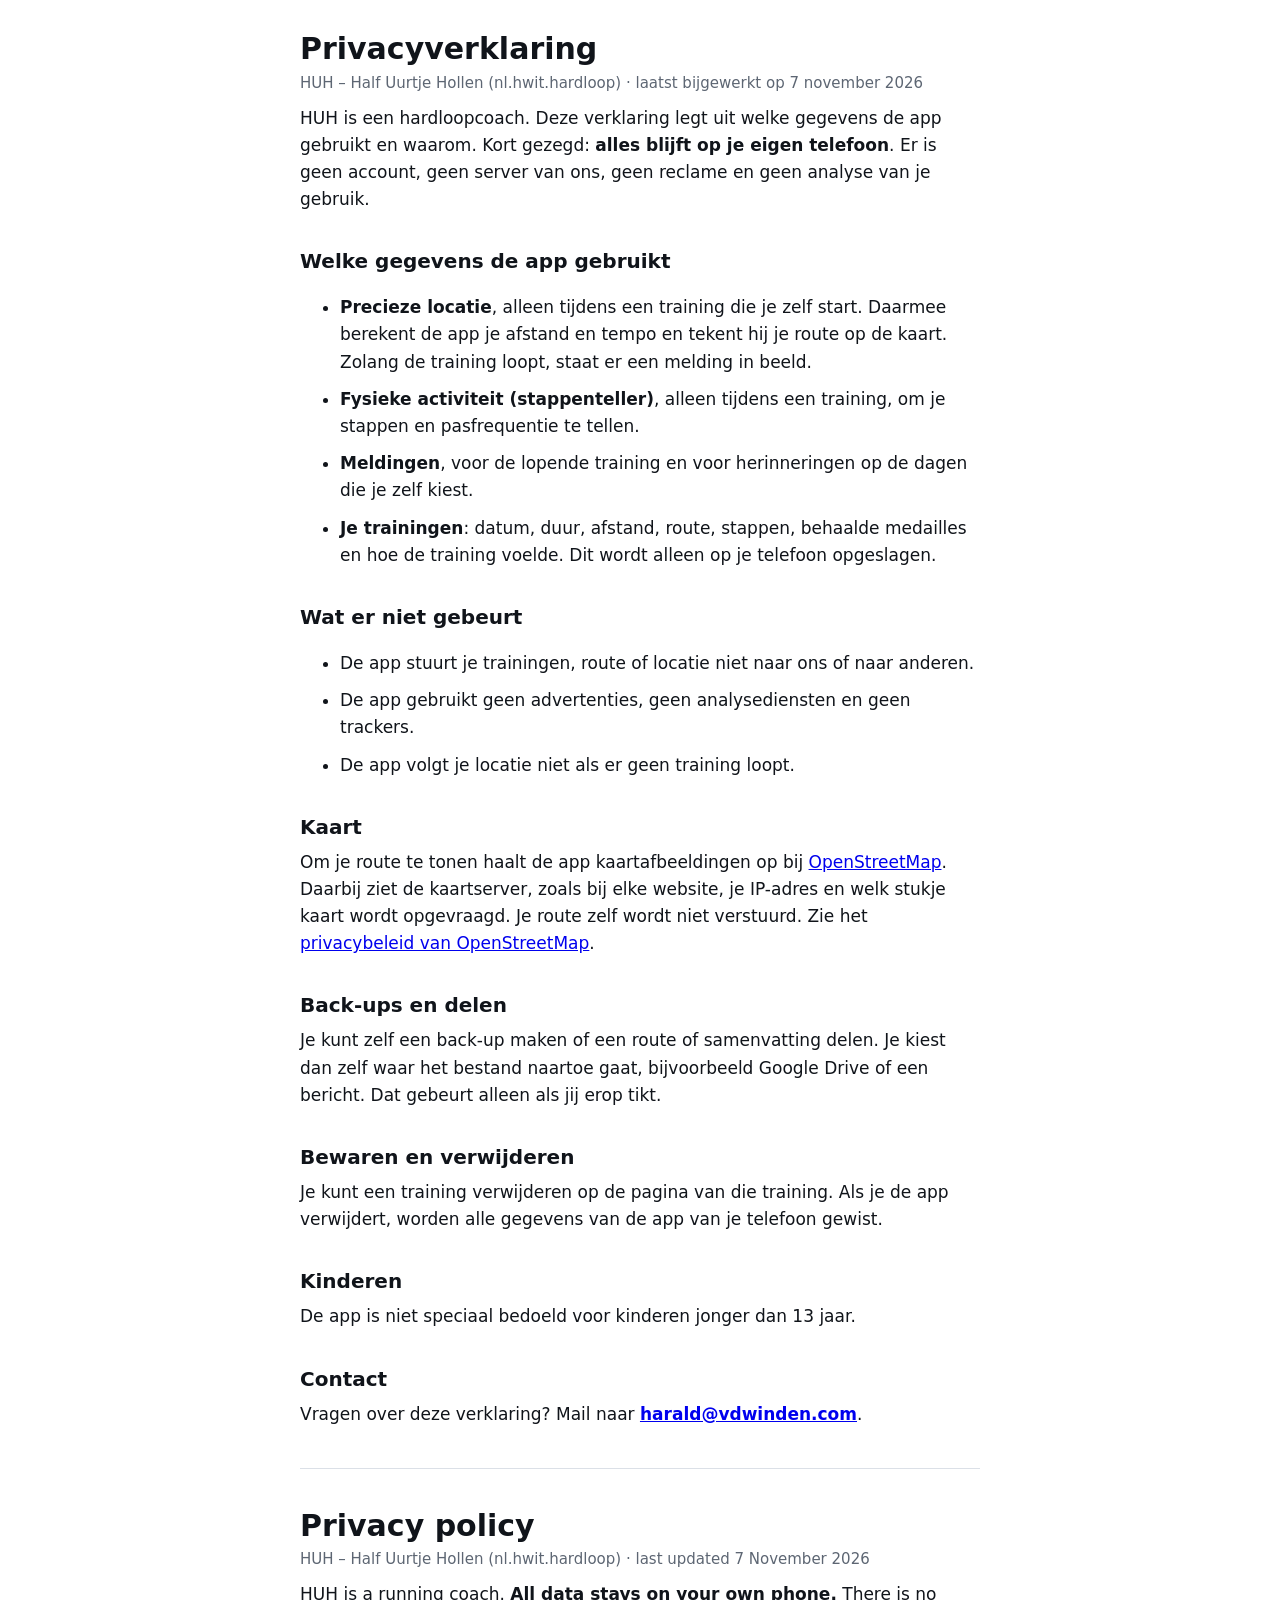
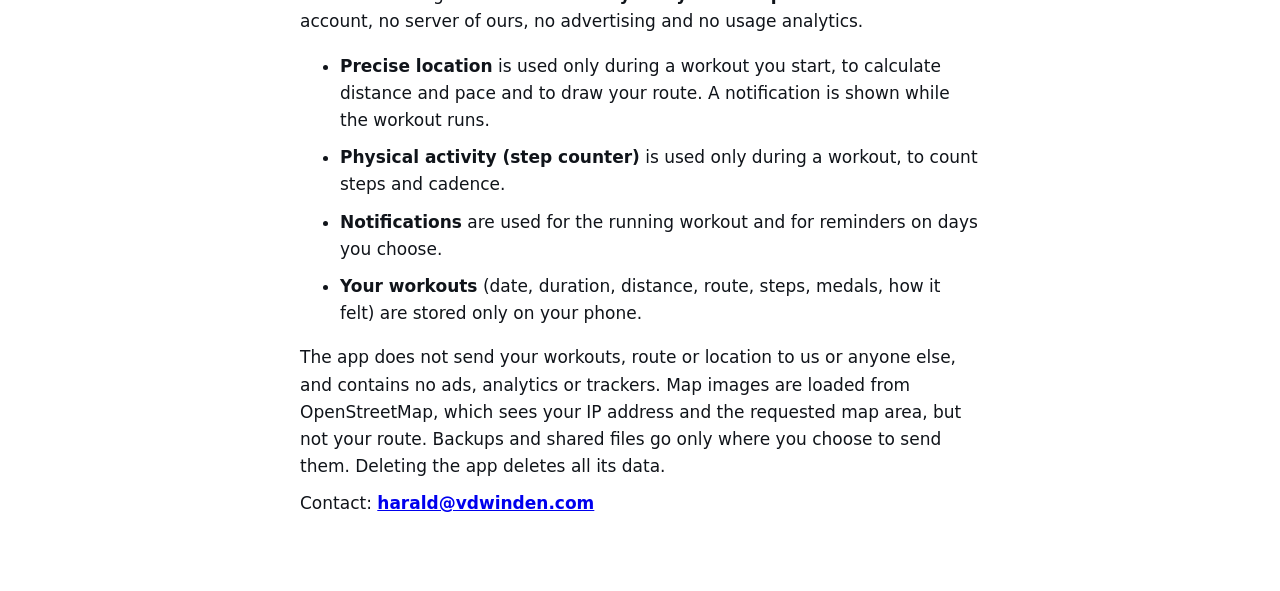
==== huh/index.html @ 0c49f7dc "Privacyverklaring onder de nieuwe naam HUH Co-Authored-By: Claude Opus 5.5 <noreply@anthropic.com>" ====
<!doctype html>
<html lang="nl">
<head>
<meta charset="utf-8">
<meta name="viewport" content="width=device-width,initial-scale=1">
<title>Privacyverklaring – HUH</title>
<style>
  body { font: 17px/1.6 system-ui, -apple-system, "Segoe UI", Roboto, sans-serif; max-width: 680px; margin: 0 auto; padding: 32px 20px 64px; color: #10141a; background: #fff; }
  h1 { font-size: 30px; line-height: 1.15; margin: 0 0 4px; }
  h2 { font-size: 20px; margin: 32px 0 6px; }
  p, li { margin: 0 0 10px; }
  .muted { color: #5d6673; font-size: 15px; }
  hr { border: 0; border-top: 1px solid #dbe0e7; margin: 40px 0; }
  @media (prefers-color-scheme: dark) { body { background: #0b0e13; color: #f2f0eb; } .muted { color: #8e97a5; } hr { border-color: #232a35; } }
</style>
</head>
<body>
<h1>Privacyverklaring</h1>
<p class="muted">HUH – Half Uurtje Hollen (nl.hwit.hardloop) · laatst bijgewerkt op 7 november 2026</p>

<p>HUH is een hardloopcoach. Deze verklaring legt uit welke gegevens de app gebruikt en waarom. Kort gezegd: <strong>alles blijft op je eigen telefoon</strong>. Er is geen account, geen server van ons, geen reclame en geen analyse van je gebruik.</p>

<h2>Welke gegevens de app gebruikt</h2>
<ul>
  <li><strong>Precieze locatie</strong>, alleen tijdens een training die je zelf start. Daarmee berekent de app je afstand en tempo en tekent hij je route op de kaart. Zolang de training loopt, staat er een melding in beeld.</li>
  <li><strong>Fysieke activiteit (stappenteller)</strong>, alleen tijdens een training, om je stappen en pasfrequentie te tellen.</li>
  <li><strong>Meldingen</strong>, voor de lopende training en voor herinneringen op de dagen die je zelf kiest.</li>
  <li><strong>Je trainingen</strong>: datum, duur, afstand, route, stappen, behaalde medailles en hoe de training voelde. Dit wordt alleen op je telefoon opgeslagen.</li>
</ul>

<h2>Wat er niet gebeurt</h2>
<ul>
  <li>De app stuurt je trainingen, route of locatie niet naar ons of naar anderen.</li>
  <li>De app gebruikt geen advertenties, geen analysediensten en geen trackers.</li>
  <li>De app volgt je locatie niet als er geen training loopt.</li>
</ul>

<h2>Kaart</h2>
<p>Om je route te tonen haalt de app kaartafbeeldingen op bij <a href="https://www.openstreetmap.org/">OpenStreetMap</a>. Daarbij ziet de kaartserver, zoals bij elke website, je IP-adres en welk stukje kaart wordt opgevraagd. Je route zelf wordt niet verstuurd. Zie het <a href="https://osmfoundation.org/wiki/Privacy_Policy">privacybeleid van OpenStreetMap</a>.</p>

<h2>Back-ups en delen</h2>
<p>Je kunt zelf een back-up maken of een route of samenvatting delen. Je kiest dan zelf waar het bestand naartoe gaat, bijvoorbeeld Google Drive of een bericht. Dat gebeurt alleen als jij erop tikt.</p>

<h2>Bewaren en verwijderen</h2>
<p>Je kunt een training verwijderen op de pagina van die training. Als je de app verwijdert, worden alle gegevens van de app van je telefoon gewist.</p>

<h2>Kinderen</h2>
<p>De app is niet speciaal bedoeld voor kinderen jonger dan 13 jaar.</p>

<h2>Contact</h2>
<p>Vragen over deze verklaring? Mail naar <strong><a href="mailto:harald@vdwinden.com">harald@vdwinden.com</a></strong>.</p>

<hr>

<h1>Privacy policy</h1>
<p class="muted">HUH – Half Uurtje Hollen (nl.hwit.hardloop) · last updated 7 November 2026</p>
<p>HUH is a running coach. <strong>All data stays on your own phone.</strong> There is no account, no server of ours, no advertising and no usage analytics.</p>
<ul>
  <li><strong>Precise location</strong> is used only during a workout you start, to calculate distance and pace and to draw your route. A notification is shown while the workout runs.</li>
  <li><strong>Physical activity (step counter)</strong> is used only during a workout, to count steps and cadence.</li>
  <li><strong>Notifications</strong> are used for the running workout and for reminders on days you choose.</li>
  <li><strong>Your workouts</strong> (date, duration, distance, route, steps, medals, how it felt) are stored only on your phone.</li>
</ul>
<p>The app does not send your workouts, route or location to us or anyone else, and contains no ads, analytics or trackers. Map images are loaded from OpenStreetMap, which sees your IP address and the requested map area, but not your route. Backups and shared files go only where you choose to send them. Deleting the app deletes all its data.</p>
<p>Contact: <strong><a href="mailto:harald@vdwinden.com">harald@vdwinden.com</a></strong></p>
</body>
</html>
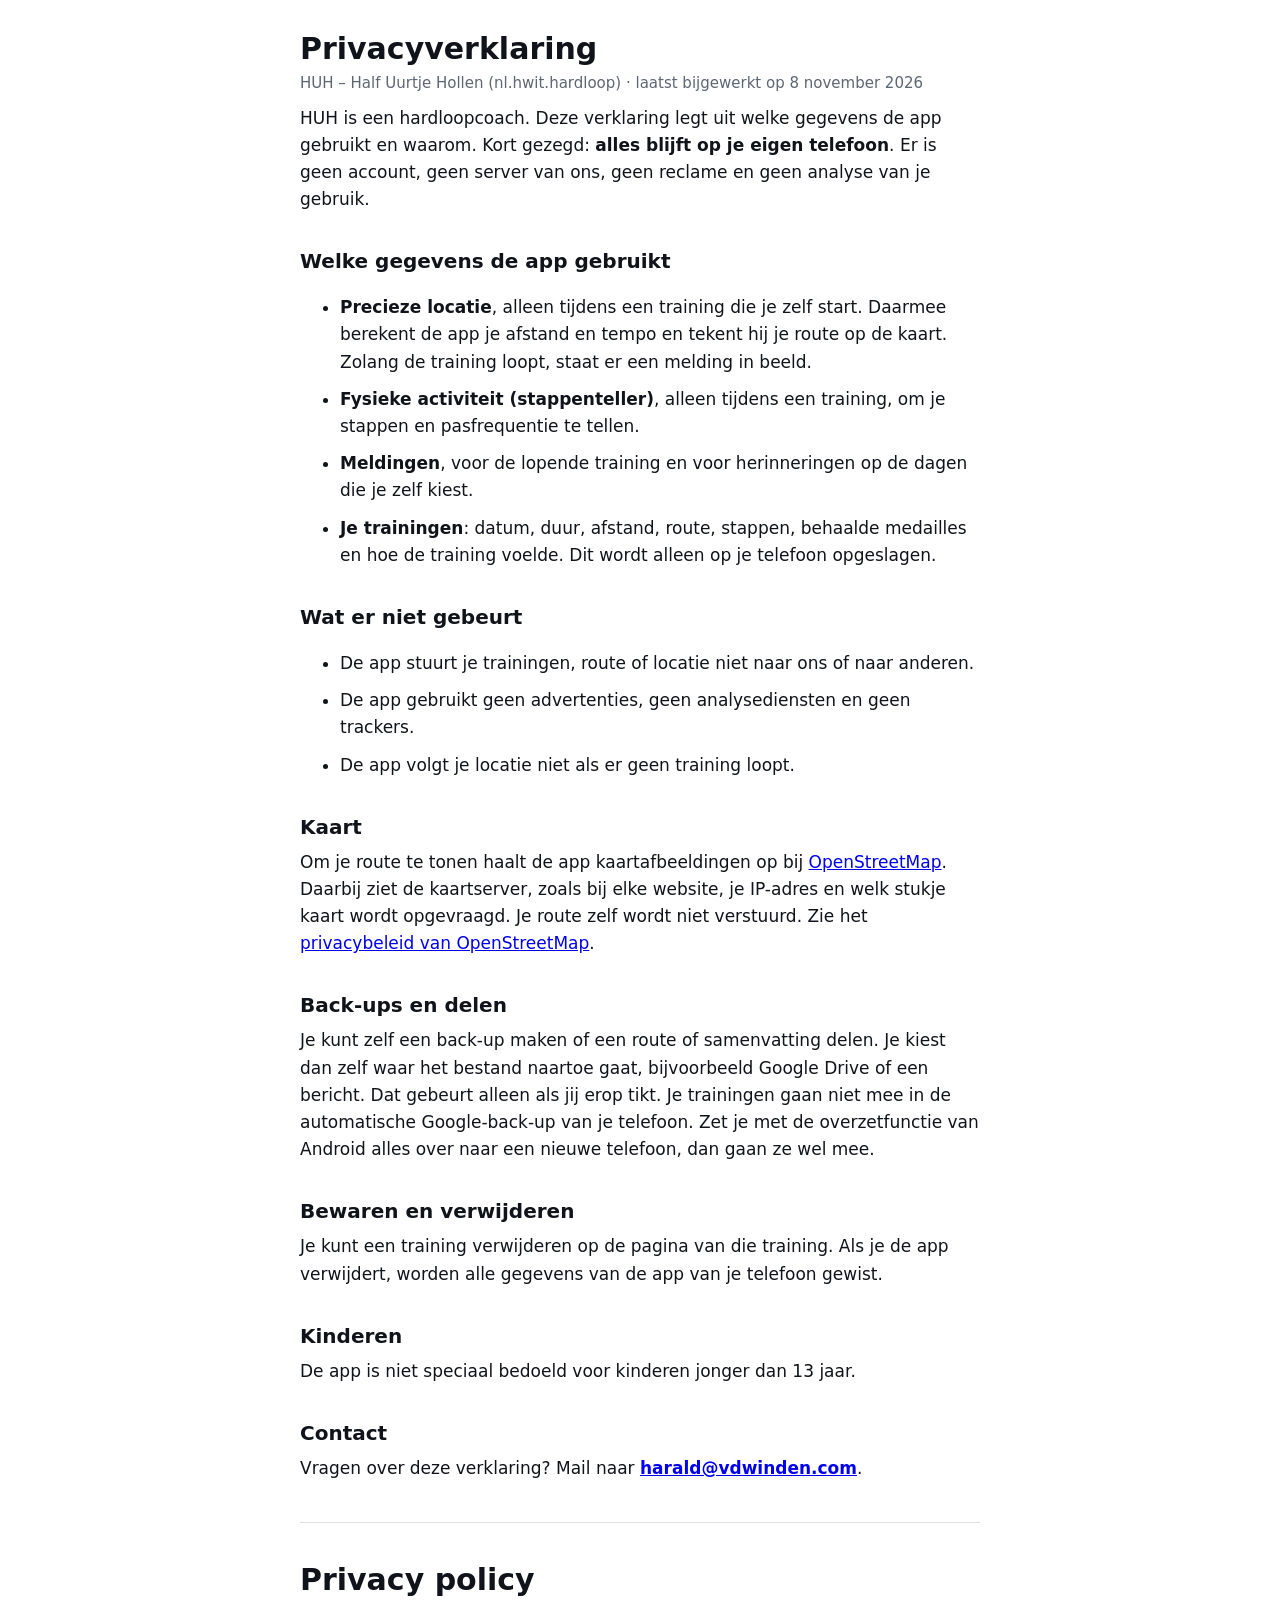
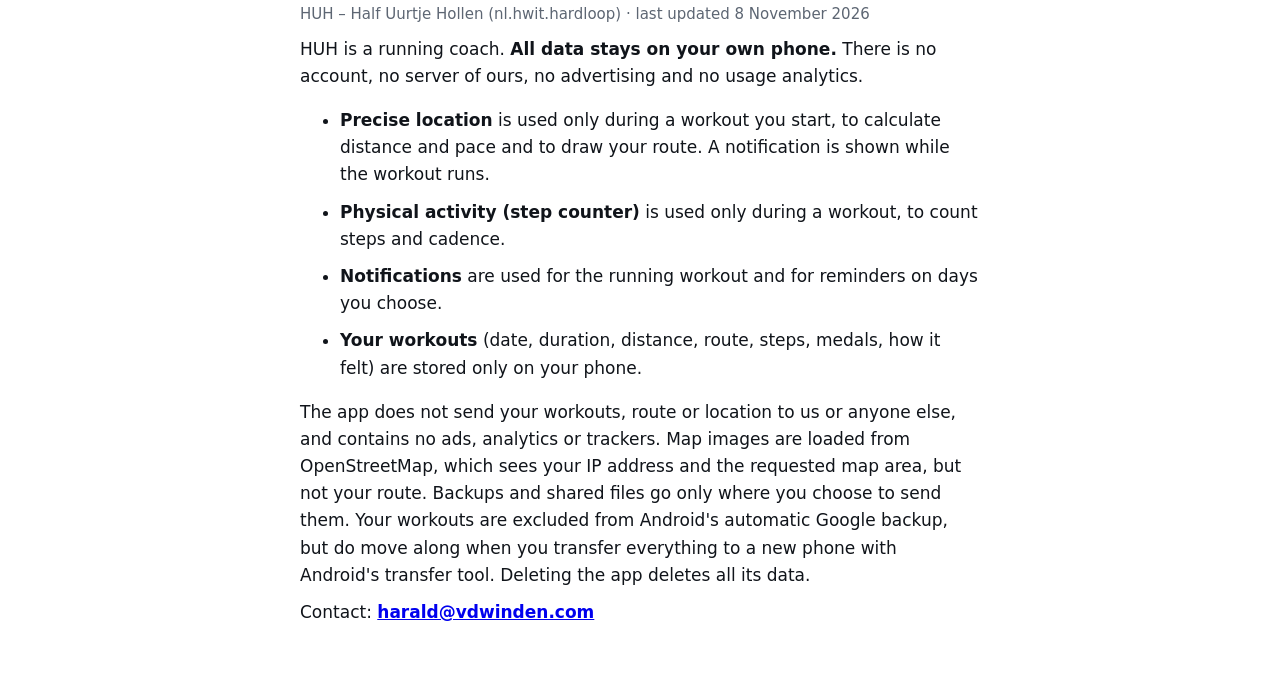
==== commit 9d621772: "HUH: trainingen niet in de automatische Google-back-up, wel bij overzetten Co-Authored-By: Claude Op" ====
--- a/huh/index.html
+++ b/huh/index.html
@@ -16,7 +16,7 @@
 </head>
 <body>
 <h1>Privacyverklaring</h1>
-<p class="muted">HUH – Half Uurtje Hollen (nl.hwit.hardloop) · laatst bijgewerkt op 7 november 2026</p>
+<p class="muted">HUH – Half Uurtje Hollen (nl.hwit.hardloop) · laatst bijgewerkt op 8 november 2026</p>
 
 <p>HUH is een hardloopcoach. Deze verklaring legt uit welke gegevens de app gebruikt en waarom. Kort gezegd: <strong>alles blijft op je eigen telefoon</strong>. Er is geen account, geen server van ons, geen reclame en geen analyse van je gebruik.</p>
 
@@ -39,7 +39,7 @@
 <p>Om je route te tonen haalt de app kaartafbeeldingen op bij <a href="https://www.openstreetmap.org/">OpenStreetMap</a>. Daarbij ziet de kaartserver, zoals bij elke website, je IP-adres en welk stukje kaart wordt opgevraagd. Je route zelf wordt niet verstuurd. Zie het <a href="https://osmfoundation.org/wiki/Privacy_Policy">privacybeleid van OpenStreetMap</a>.</p>
 
 <h2>Back-ups en delen</h2>
-<p>Je kunt zelf een back-up maken of een route of samenvatting delen. Je kiest dan zelf waar het bestand naartoe gaat, bijvoorbeeld Google Drive of een bericht. Dat gebeurt alleen als jij erop tikt.</p>
+<p>Je kunt zelf een back-up maken of een route of samenvatting delen. Je kiest dan zelf waar het bestand naartoe gaat, bijvoorbeeld Google Drive of een bericht. Dat gebeurt alleen als jij erop tikt. Je trainingen gaan niet mee in de automatische Google-back-up van je telefoon. Zet je met de overzetfunctie van Android alles over naar een nieuwe telefoon, dan gaan ze wel mee.</p>
 
 <h2>Bewaren en verwijderen</h2>
 <p>Je kunt een training verwijderen op de pagina van die training. Als je de app verwijdert, worden alle gegevens van de app van je telefoon gewist.</p>
@@ -53,7 +53,7 @@
 <hr>
 
 <h1>Privacy policy</h1>
-<p class="muted">HUH – Half Uurtje Hollen (nl.hwit.hardloop) · last updated 7 November 2026</p>
+<p class="muted">HUH – Half Uurtje Hollen (nl.hwit.hardloop) · last updated 8 November 2026</p>
 <p>HUH is a running coach. <strong>All data stays on your own phone.</strong> There is no account, no server of ours, no advertising and no usage analytics.</p>
 <ul>
   <li><strong>Precise location</strong> is used only during a workout you start, to calculate distance and pace and to draw your route. A notification is shown while the workout runs.</li>
@@ -61,7 +61,7 @@
   <li><strong>Notifications</strong> are used for the running workout and for reminders on days you choose.</li>
   <li><strong>Your workouts</strong> (date, duration, distance, route, steps, medals, how it felt) are stored only on your phone.</li>
 </ul>
-<p>The app does not send your workouts, route or location to us or anyone else, and contains no ads, analytics or trackers. Map images are loaded from OpenStreetMap, which sees your IP address and the requested map area, but not your route. Backups and shared files go only where you choose to send them. Deleting the app deletes all its data.</p>
+<p>The app does not send your workouts, route or location to us or anyone else, and contains no ads, analytics or trackers. Map images are loaded from OpenStreetMap, which sees your IP address and the requested map area, but not your route. Backups and shared files go only where you choose to send them. Your workouts are excluded from Android's automatic Google backup, but do move along when you transfer everything to a new phone with Android's transfer tool. Deleting the app deletes all its data.</p>
 <p>Contact: <strong><a href="mailto:harald@vdwinden.com">harald@vdwinden.com</a></strong></p>
 </body>
 </html>
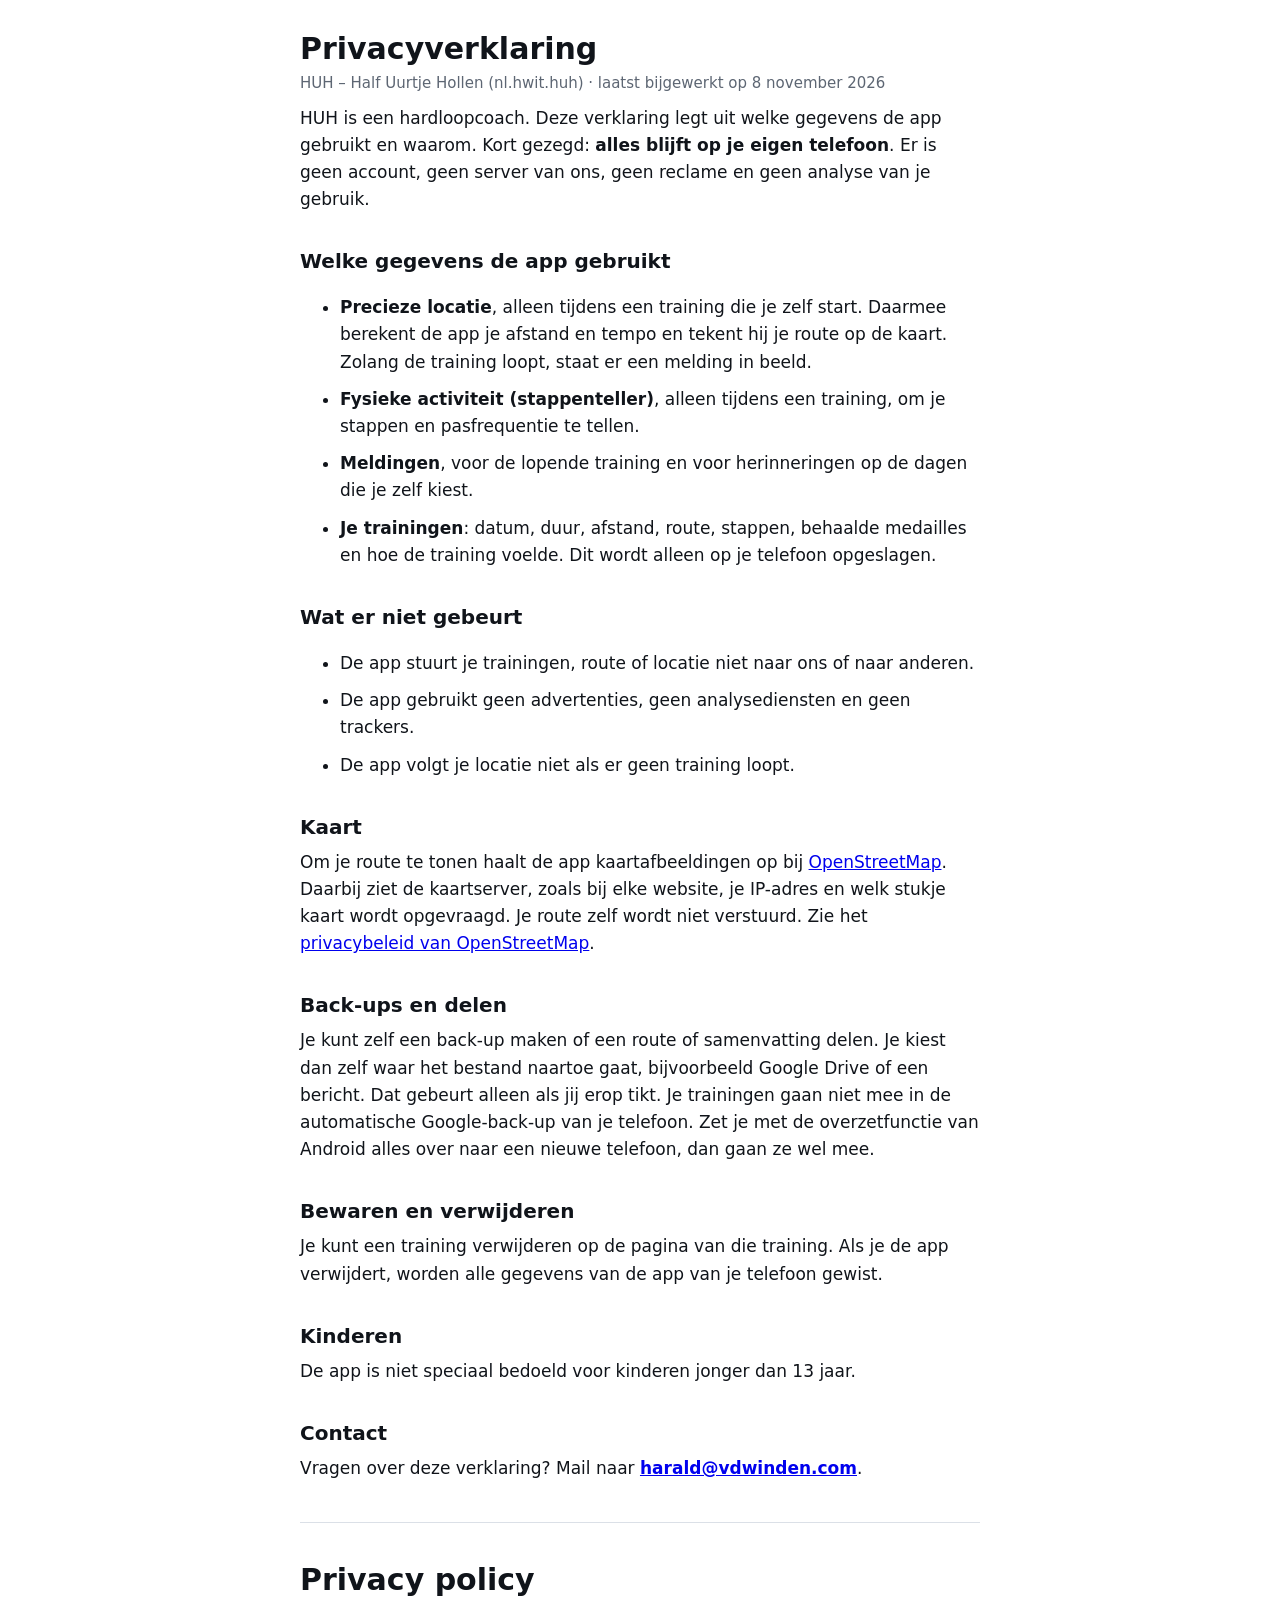
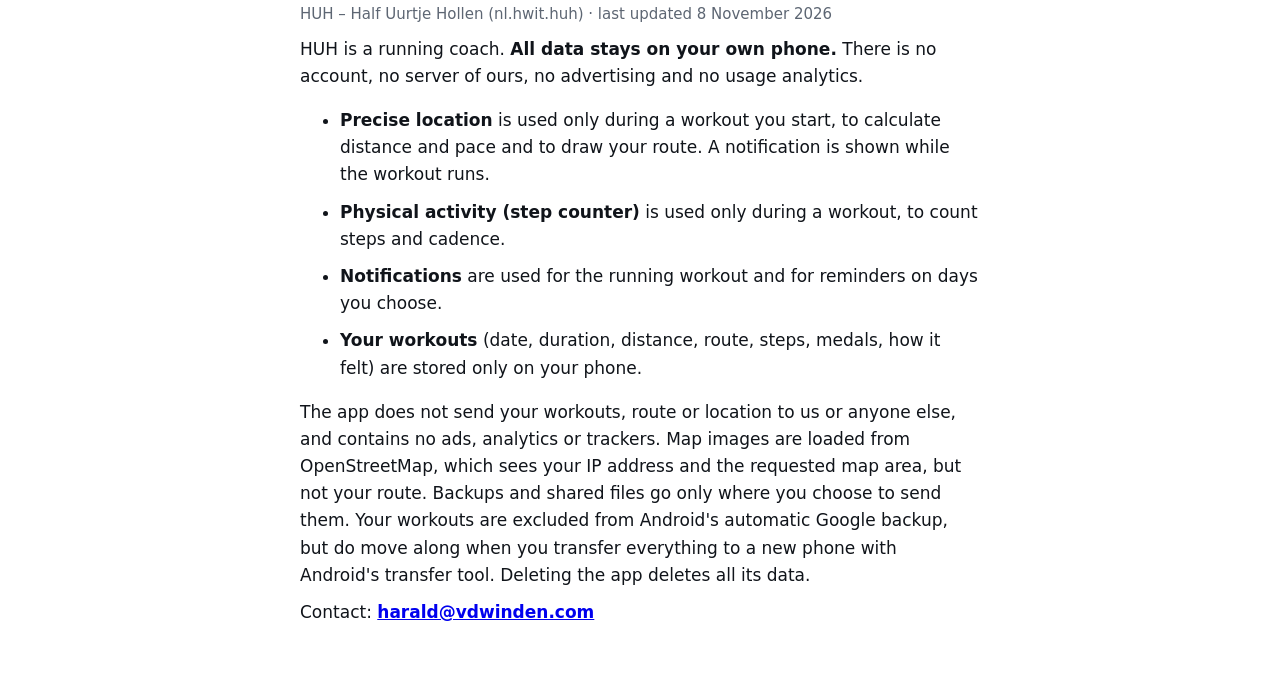
==== commit a6f698c9: "HUH: pakketnaam nl.hwit.huh Co-Authored-By: Claude Opus 5.5 <noreply@anthropic.com>" ====
--- a/huh/index.html
+++ b/huh/index.html
@@ -16,7 +16,7 @@
 </head>
 <body>
 <h1>Privacyverklaring</h1>
-<p class="muted">HUH – Half Uurtje Hollen (nl.hwit.hardloop) · laatst bijgewerkt op 8 november 2026</p>
+<p class="muted">HUH – Half Uurtje Hollen (nl.hwit.huh) · laatst bijgewerkt op 8 november 2026</p>
 
 <p>HUH is een hardloopcoach. Deze verklaring legt uit welke gegevens de app gebruikt en waarom. Kort gezegd: <strong>alles blijft op je eigen telefoon</strong>. Er is geen account, geen server van ons, geen reclame en geen analyse van je gebruik.</p>
 
@@ -53,7 +53,7 @@
 <hr>
 
 <h1>Privacy policy</h1>
-<p class="muted">HUH – Half Uurtje Hollen (nl.hwit.hardloop) · last updated 8 November 2026</p>
+<p class="muted">HUH – Half Uurtje Hollen (nl.hwit.huh) · last updated 8 November 2026</p>
 <p>HUH is a running coach. <strong>All data stays on your own phone.</strong> There is no account, no server of ours, no advertising and no usage analytics.</p>
 <ul>
   <li><strong>Precise location</strong> is used only during a workout you start, to calculate distance and pace and to draw your route. A notification is shown while the workout runs.</li>
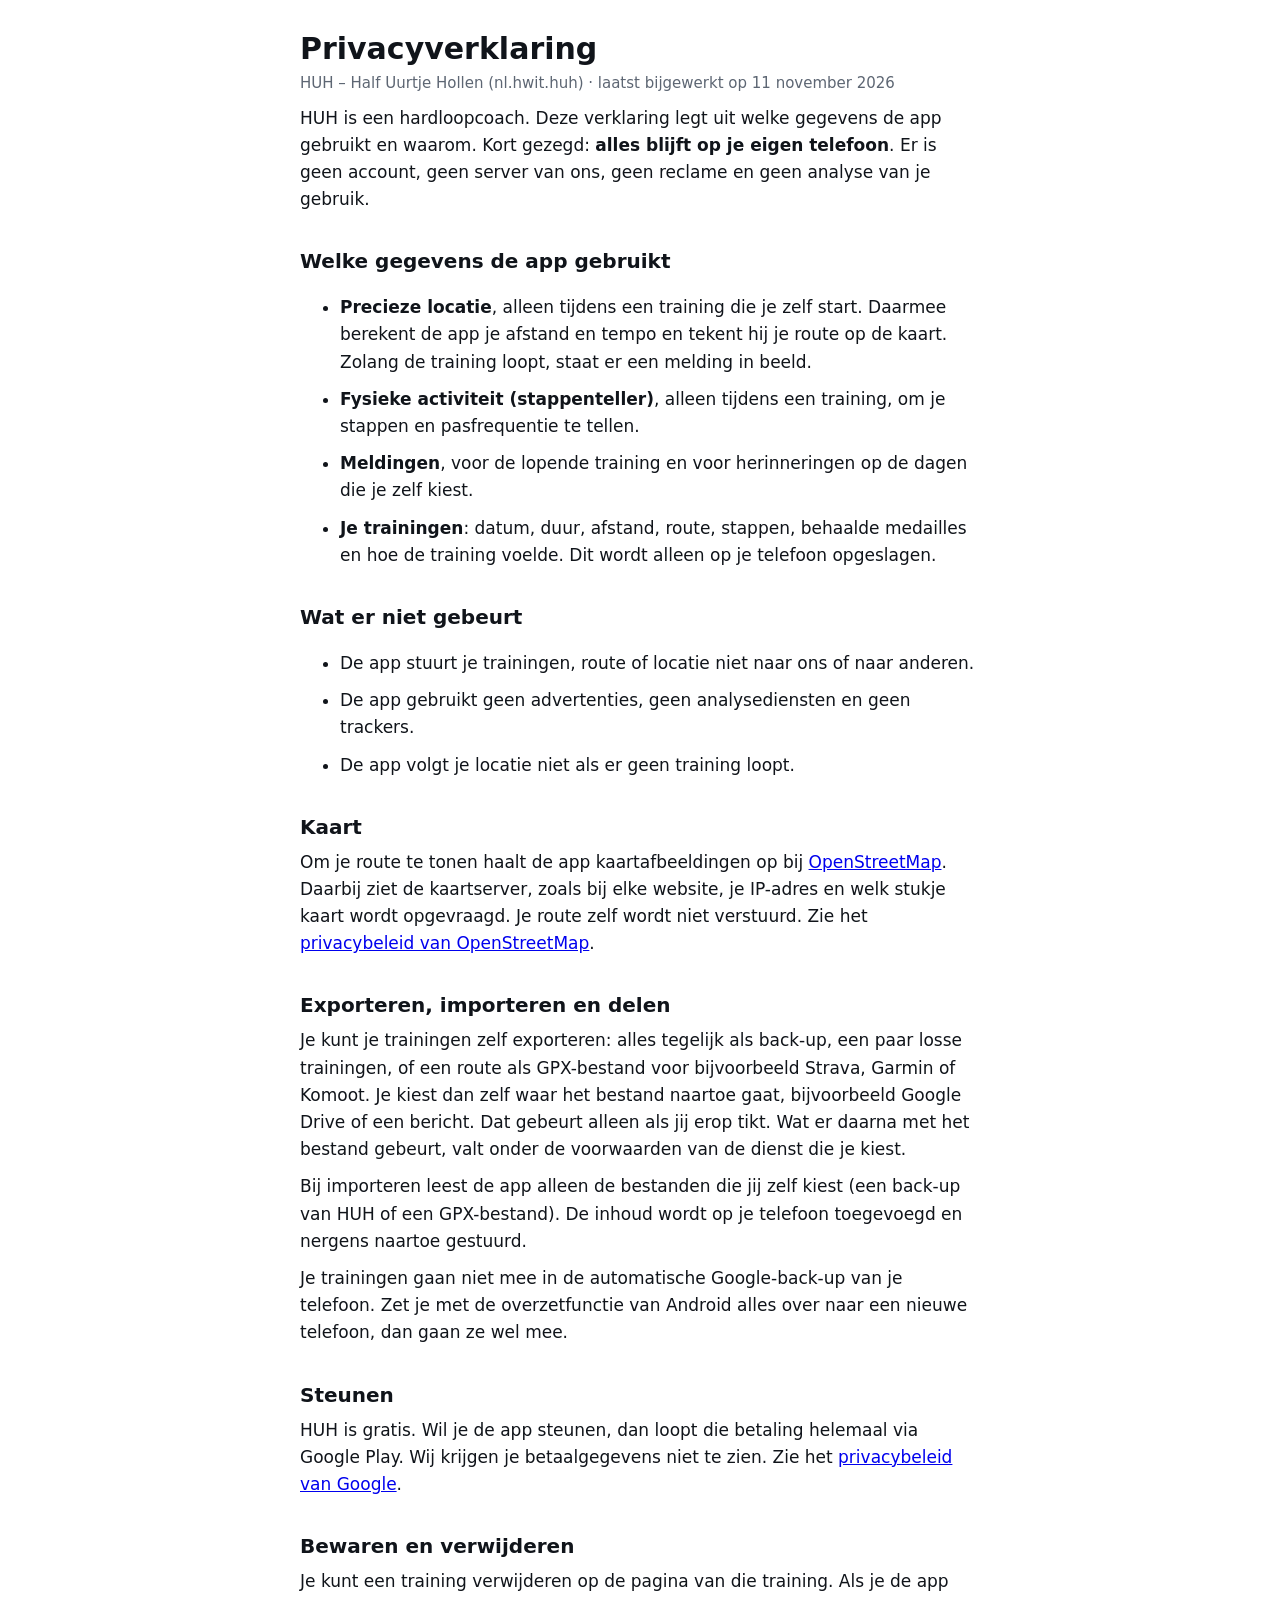
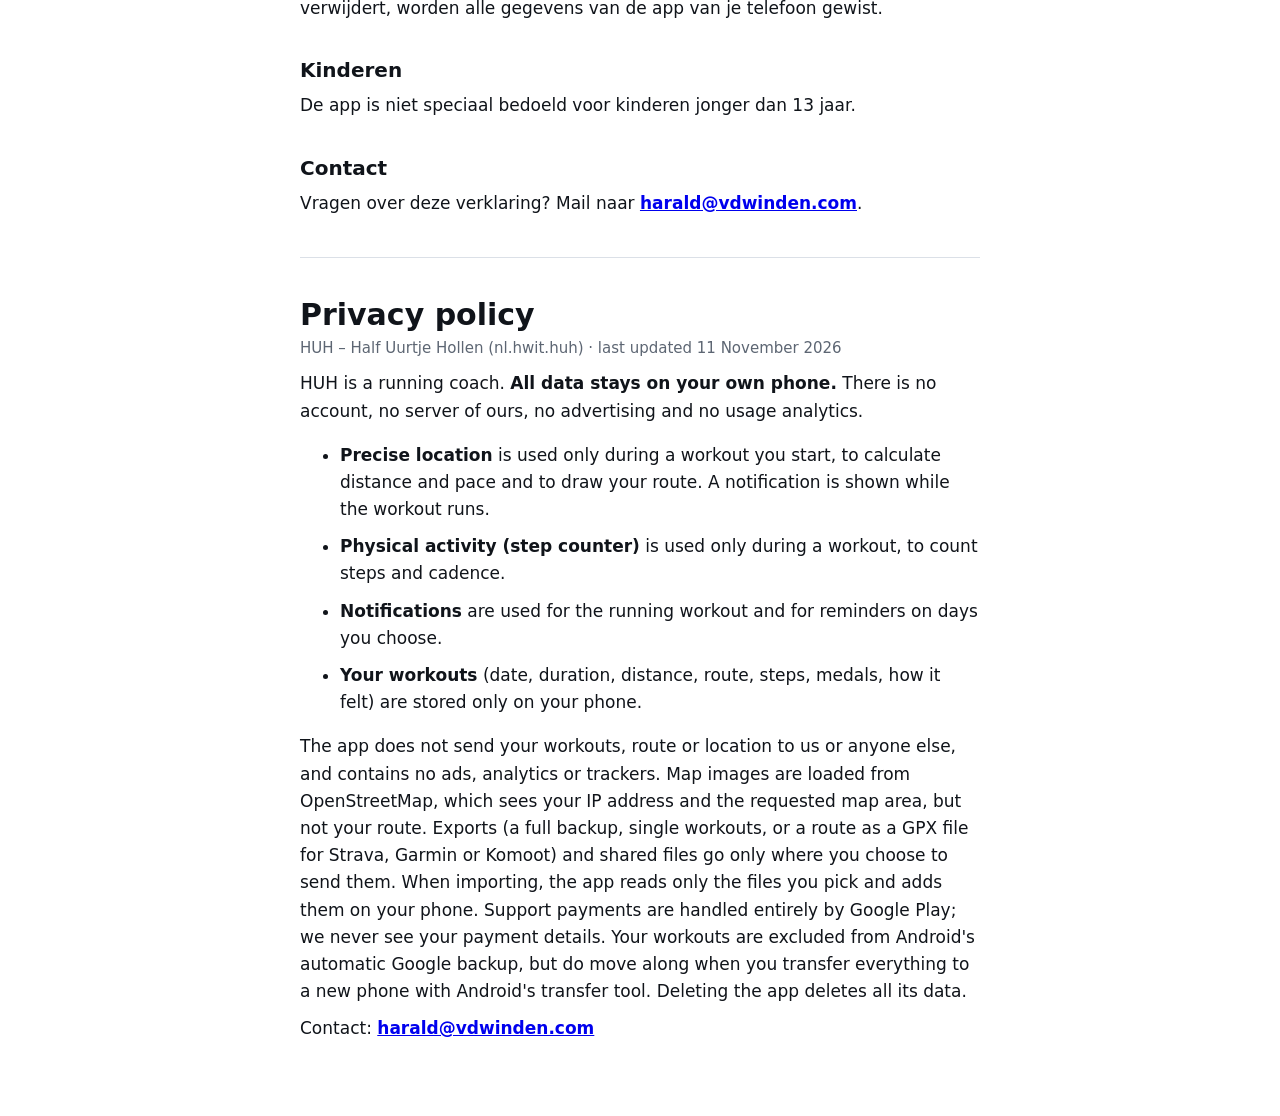
==== commit a0820334: "HUH: exporteren, importeren (GPX) en steunen via Google Play Co-Authored-By: Claude Opus 5.5 <norepl" ====
--- a/huh/index.html
+++ b/huh/index.html
@@ -16,7 +16,7 @@
 </head>
 <body>
 <h1>Privacyverklaring</h1>
-<p class="muted">HUH – Half Uurtje Hollen (nl.hwit.huh) · laatst bijgewerkt op 8 november 2026</p>
+<p class="muted">HUH – Half Uurtje Hollen (nl.hwit.huh) · laatst bijgewerkt op 11 november 2026</p>
 
 <p>HUH is een hardloopcoach. Deze verklaring legt uit welke gegevens de app gebruikt en waarom. Kort gezegd: <strong>alles blijft op je eigen telefoon</strong>. Er is geen account, geen server van ons, geen reclame en geen analyse van je gebruik.</p>
 
@@ -38,8 +38,13 @@
 <h2>Kaart</h2>
 <p>Om je route te tonen haalt de app kaartafbeeldingen op bij <a href="https://www.openstreetmap.org/">OpenStreetMap</a>. Daarbij ziet de kaartserver, zoals bij elke website, je IP-adres en welk stukje kaart wordt opgevraagd. Je route zelf wordt niet verstuurd. Zie het <a href="https://osmfoundation.org/wiki/Privacy_Policy">privacybeleid van OpenStreetMap</a>.</p>
 
-<h2>Back-ups en delen</h2>
-<p>Je kunt zelf een back-up maken of een route of samenvatting delen. Je kiest dan zelf waar het bestand naartoe gaat, bijvoorbeeld Google Drive of een bericht. Dat gebeurt alleen als jij erop tikt. Je trainingen gaan niet mee in de automatische Google-back-up van je telefoon. Zet je met de overzetfunctie van Android alles over naar een nieuwe telefoon, dan gaan ze wel mee.</p>
+<h2>Exporteren, importeren en delen</h2>
+<p>Je kunt je trainingen zelf exporteren: alles tegelijk als back-up, een paar losse trainingen, of een route als GPX-bestand voor bijvoorbeeld Strava, Garmin of Komoot. Je kiest dan zelf waar het bestand naartoe gaat, bijvoorbeeld Google Drive of een bericht. Dat gebeurt alleen als jij erop tikt. Wat er daarna met het bestand gebeurt, valt onder de voorwaarden van de dienst die je kiest.</p>
+<p>Bij importeren leest de app alleen de bestanden die jij zelf kiest (een back-up van HUH of een GPX-bestand). De inhoud wordt op je telefoon toegevoegd en nergens naartoe gestuurd.</p>
+<p>Je trainingen gaan niet mee in de automatische Google-back-up van je telefoon. Zet je met de overzetfunctie van Android alles over naar een nieuwe telefoon, dan gaan ze wel mee.</p>
+
+<h2>Steunen</h2>
+<p>HUH is gratis. Wil je de app steunen, dan loopt die betaling helemaal via Google Play. Wij krijgen je betaalgegevens niet te zien. Zie het <a href="https://policies.google.com/privacy">privacybeleid van Google</a>.</p>
 
 <h2>Bewaren en verwijderen</h2>
 <p>Je kunt een training verwijderen op de pagina van die training. Als je de app verwijdert, worden alle gegevens van de app van je telefoon gewist.</p>
@@ -53,7 +58,7 @@
 <hr>
 
 <h1>Privacy policy</h1>
-<p class="muted">HUH – Half Uurtje Hollen (nl.hwit.huh) · last updated 8 November 2026</p>
+<p class="muted">HUH – Half Uurtje Hollen (nl.hwit.huh) · last updated 11 November 2026</p>
 <p>HUH is a running coach. <strong>All data stays on your own phone.</strong> There is no account, no server of ours, no advertising and no usage analytics.</p>
 <ul>
   <li><strong>Precise location</strong> is used only during a workout you start, to calculate distance and pace and to draw your route. A notification is shown while the workout runs.</li>
@@ -61,7 +66,7 @@
   <li><strong>Notifications</strong> are used for the running workout and for reminders on days you choose.</li>
   <li><strong>Your workouts</strong> (date, duration, distance, route, steps, medals, how it felt) are stored only on your phone.</li>
 </ul>
-<p>The app does not send your workouts, route or location to us or anyone else, and contains no ads, analytics or trackers. Map images are loaded from OpenStreetMap, which sees your IP address and the requested map area, but not your route. Backups and shared files go only where you choose to send them. Your workouts are excluded from Android's automatic Google backup, but do move along when you transfer everything to a new phone with Android's transfer tool. Deleting the app deletes all its data.</p>
+<p>The app does not send your workouts, route or location to us or anyone else, and contains no ads, analytics or trackers. Map images are loaded from OpenStreetMap, which sees your IP address and the requested map area, but not your route. Exports (a full backup, single workouts, or a route as a GPX file for Strava, Garmin or Komoot) and shared files go only where you choose to send them. When importing, the app reads only the files you pick and adds them on your phone. Support payments are handled entirely by Google Play; we never see your payment details. Your workouts are excluded from Android's automatic Google backup, but do move along when you transfer everything to a new phone with Android's transfer tool. Deleting the app deletes all its data.</p>
 <p>Contact: <strong><a href="mailto:harald@vdwinden.com">harald@vdwinden.com</a></strong></p>
 </body>
 </html>
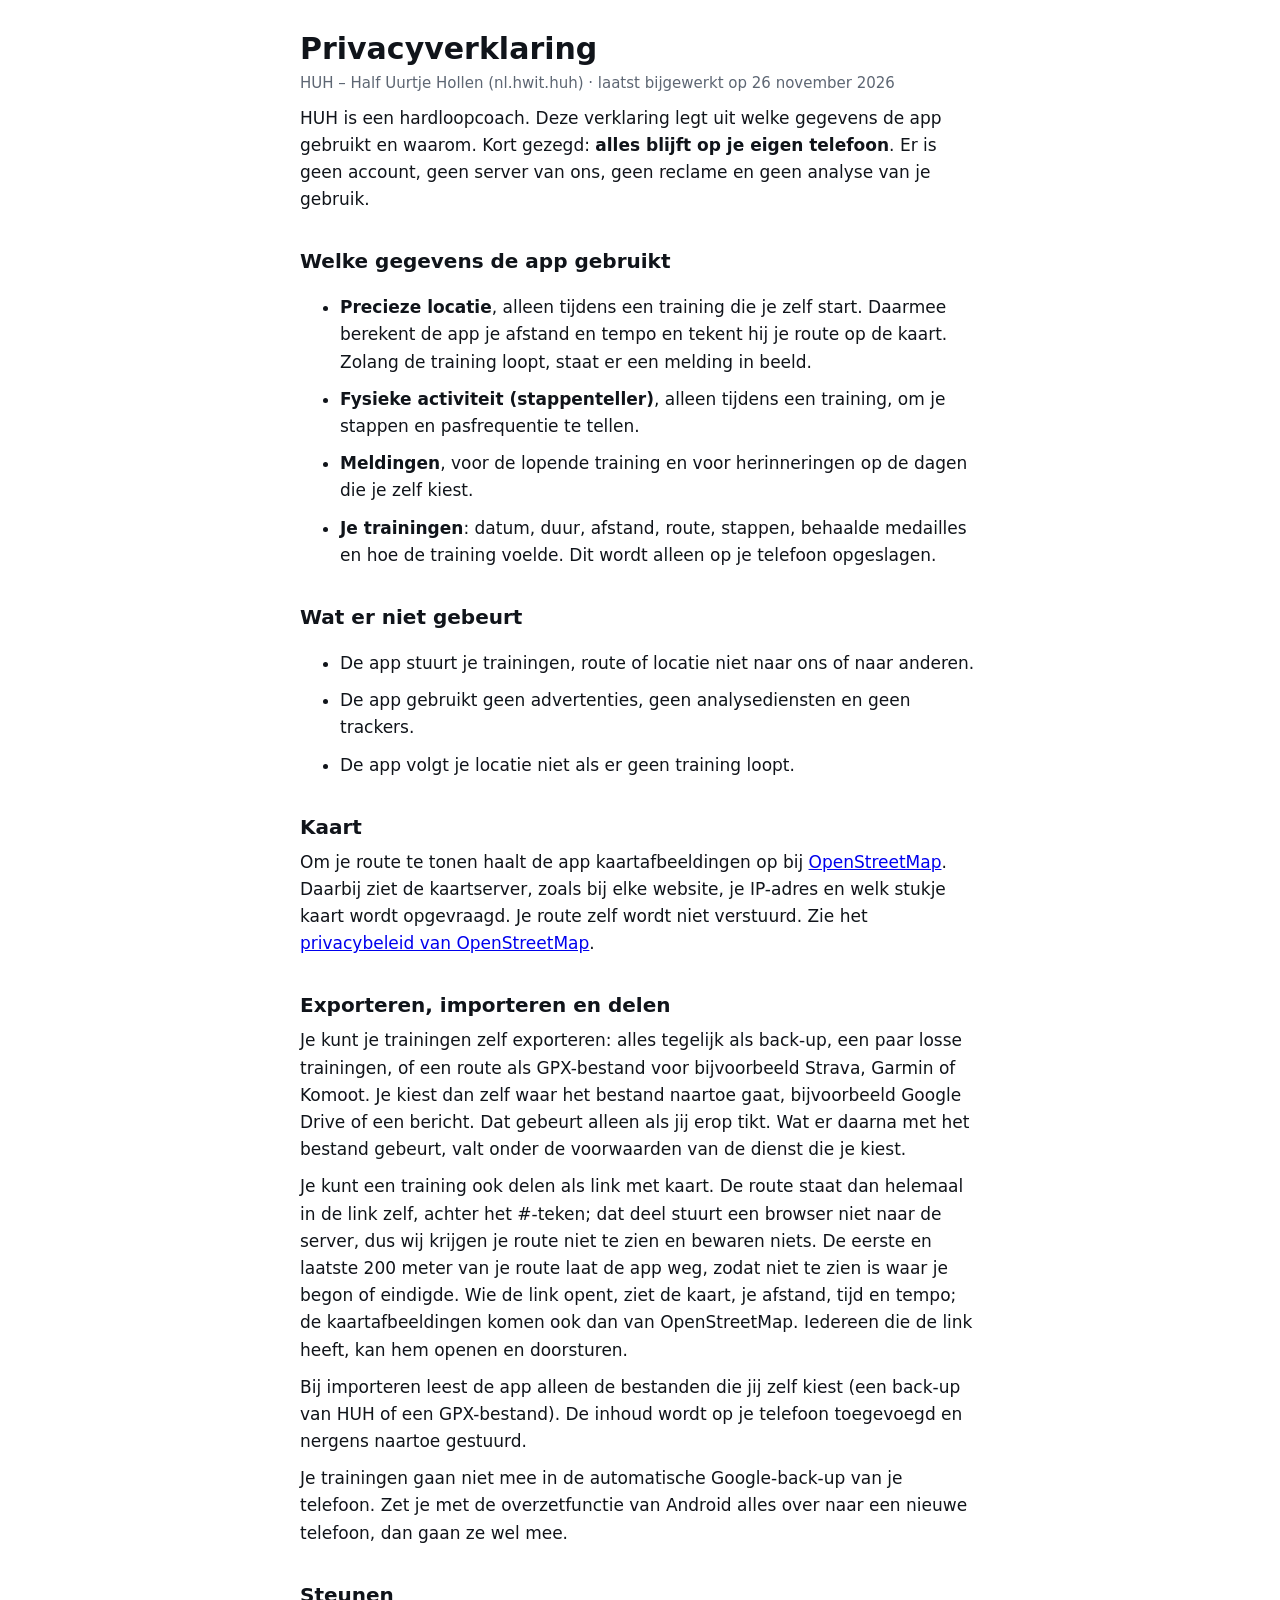
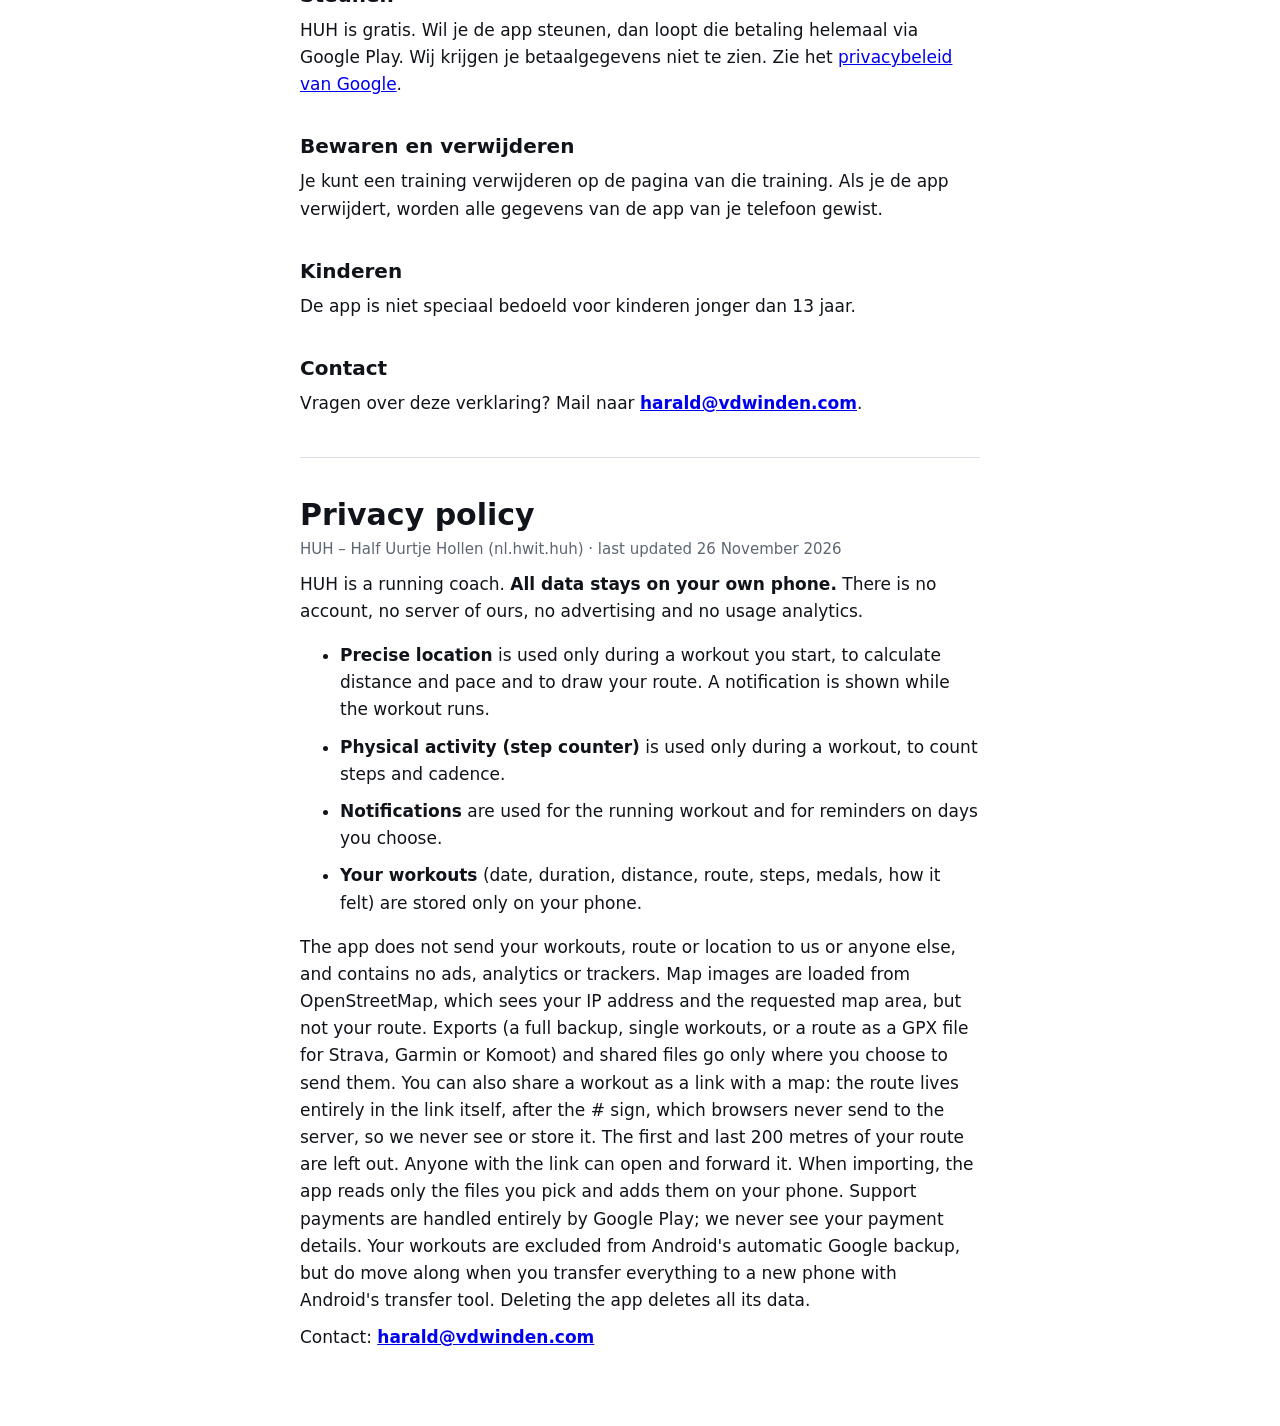
==== commit 0e5e8291: "HUH: deelpagina voor een training als link met kaart (route alleen in de link), en dat in de privacy" ====
--- a/huh/index.html
+++ b/huh/index.html
@@ -16,7 +16,7 @@
 </head>
 <body>
 <h1>Privacyverklaring</h1>
-<p class="muted">HUH – Half Uurtje Hollen (nl.hwit.huh) · laatst bijgewerkt op 11 november 2026</p>
+<p class="muted">HUH – Half Uurtje Hollen (nl.hwit.huh) · laatst bijgewerkt op 26 november 2026</p>
 
 <p>HUH is een hardloopcoach. Deze verklaring legt uit welke gegevens de app gebruikt en waarom. Kort gezegd: <strong>alles blijft op je eigen telefoon</strong>. Er is geen account, geen server van ons, geen reclame en geen analyse van je gebruik.</p>
 
@@ -40,6 +40,7 @@
 
 <h2>Exporteren, importeren en delen</h2>
 <p>Je kunt je trainingen zelf exporteren: alles tegelijk als back-up, een paar losse trainingen, of een route als GPX-bestand voor bijvoorbeeld Strava, Garmin of Komoot. Je kiest dan zelf waar het bestand naartoe gaat, bijvoorbeeld Google Drive of een bericht. Dat gebeurt alleen als jij erop tikt. Wat er daarna met het bestand gebeurt, valt onder de voorwaarden van de dienst die je kiest.</p>
+<p>Je kunt een training ook delen als link met kaart. De route staat dan helemaal in de link zelf, achter het #-teken; dat deel stuurt een browser niet naar de server, dus wij krijgen je route niet te zien en bewaren niets. De eerste en laatste 200 meter van je route laat de app weg, zodat niet te zien is waar je begon of eindigde. Wie de link opent, ziet de kaart, je afstand, tijd en tempo; de kaartafbeeldingen komen ook dan van OpenStreetMap. Iedereen die de link heeft, kan hem openen en doorsturen.</p>
 <p>Bij importeren leest de app alleen de bestanden die jij zelf kiest (een back-up van HUH of een GPX-bestand). De inhoud wordt op je telefoon toegevoegd en nergens naartoe gestuurd.</p>
 <p>Je trainingen gaan niet mee in de automatische Google-back-up van je telefoon. Zet je met de overzetfunctie van Android alles over naar een nieuwe telefoon, dan gaan ze wel mee.</p>
 
@@ -58,7 +59,7 @@
 <hr>
 
 <h1>Privacy policy</h1>
-<p class="muted">HUH – Half Uurtje Hollen (nl.hwit.huh) · last updated 11 November 2026</p>
+<p class="muted">HUH – Half Uurtje Hollen (nl.hwit.huh) · last updated 26 November 2026</p>
 <p>HUH is a running coach. <strong>All data stays on your own phone.</strong> There is no account, no server of ours, no advertising and no usage analytics.</p>
 <ul>
   <li><strong>Precise location</strong> is used only during a workout you start, to calculate distance and pace and to draw your route. A notification is shown while the workout runs.</li>
@@ -66,7 +67,7 @@
   <li><strong>Notifications</strong> are used for the running workout and for reminders on days you choose.</li>
   <li><strong>Your workouts</strong> (date, duration, distance, route, steps, medals, how it felt) are stored only on your phone.</li>
 </ul>
-<p>The app does not send your workouts, route or location to us or anyone else, and contains no ads, analytics or trackers. Map images are loaded from OpenStreetMap, which sees your IP address and the requested map area, but not your route. Exports (a full backup, single workouts, or a route as a GPX file for Strava, Garmin or Komoot) and shared files go only where you choose to send them. When importing, the app reads only the files you pick and adds them on your phone. Support payments are handled entirely by Google Play; we never see your payment details. Your workouts are excluded from Android's automatic Google backup, but do move along when you transfer everything to a new phone with Android's transfer tool. Deleting the app deletes all its data.</p>
+<p>The app does not send your workouts, route or location to us or anyone else, and contains no ads, analytics or trackers. Map images are loaded from OpenStreetMap, which sees your IP address and the requested map area, but not your route. Exports (a full backup, single workouts, or a route as a GPX file for Strava, Garmin or Komoot) and shared files go only where you choose to send them. You can also share a workout as a link with a map: the route lives entirely in the link itself, after the # sign, which browsers never send to the server, so we never see or store it. The first and last 200 metres of your route are left out. Anyone with the link can open and forward it. When importing, the app reads only the files you pick and adds them on your phone. Support payments are handled entirely by Google Play; we never see your payment details. Your workouts are excluded from Android's automatic Google backup, but do move along when you transfer everything to a new phone with Android's transfer tool. Deleting the app deletes all its data.</p>
 <p>Contact: <strong><a href="mailto:harald@vdwinden.com">harald@vdwinden.com</a></strong></p>
 </body>
 </html>
